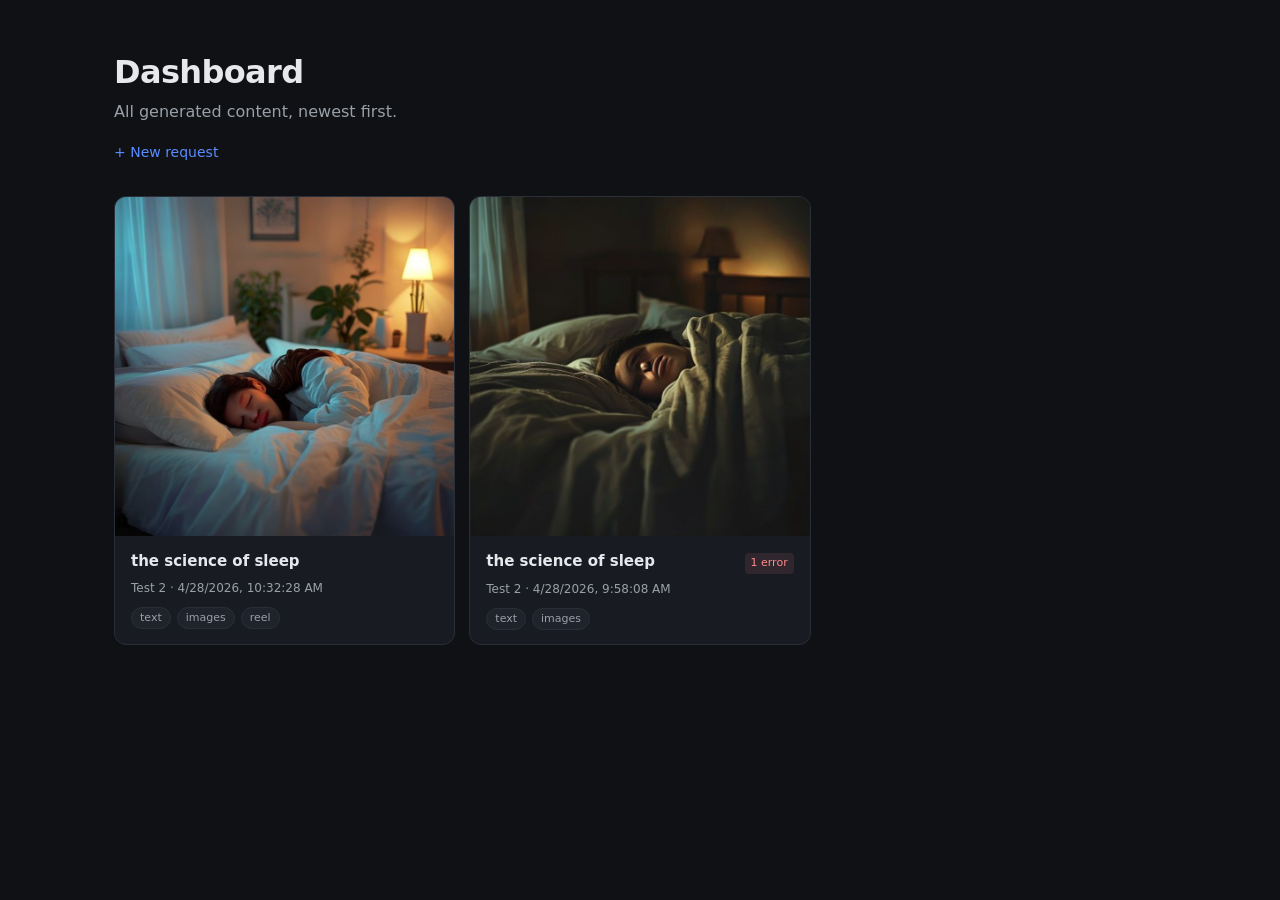
==== docs/dashboard.html @ 13cd7901 "feat: rich dashboard with thumbnails + per-content detail view page" ====
<!doctype html>
<html lang="en">
<head>
<meta charset="utf-8">
<meta name="viewport" content="width=device-width,initial-scale=1">
<title>Content Pipeline — Dashboard</title>
<link rel="stylesheet" href="style.css">
</head>
<body>
<div class="wrap wide">
  <header>
    <h1>Dashboard</h1>
    <p class="sub">All generated content, newest first.</p>
    <nav><a href="index.html">+ New request</a></nav>
  </header>
  <main id="entries">
    <p class="empty">Loading...</p>
  </main>
</div>
<script src="app.js" data-mode="dashboard"></script>
</body>
</html>
---- docs/style.css ----
:root {
  --bg: #0f1115;
  --panel: #181b22;
  --panel-2: #1f232c;
  --border: #2a2e38;
  --text: #e6e8eb;
  --muted: #9aa0a8;
  --accent: #5b8cff;
  --accent-hover: #7aa3ff;
  --err: #ff8a8a;
}

* { box-sizing: border-box; }

body {
  margin: 0;
  font-family: -apple-system, BlinkMacSystemFont, "Segoe UI", system-ui, sans-serif;
  background: var(--bg);
  color: var(--text);
  line-height: 1.5;
}

.wrap {
  max-width: 760px;
  margin: 0 auto;
  padding: 48px 24px;
}
.wrap.wide { max-width: 1100px; }

header h1 {
  margin: 0 0 4px;
  font-weight: 600;
  letter-spacing: -0.02em;
}
header .sub {
  color: var(--muted);
  margin: 0 0 16px;
}
nav a {
  color: var(--accent);
  text-decoration: none;
  font-size: 14px;
}
nav a:hover { color: var(--accent-hover); }

/* ----- Form ----- */
form {
  margin-top: 32px;
  display: flex;
  flex-direction: column;
  gap: 18px;
}
label {
  display: flex;
  flex-direction: column;
  gap: 6px;
  font-size: 14px;
}
label > span { font-weight: 500; }
label small { color: var(--muted); font-size: 12px; }

input[type=text], input:not([type]), select, textarea {
  background: var(--panel);
  color: var(--text);
  border: 1px solid var(--border);
  border-radius: 8px;
  padding: 10px 12px;
  font: inherit;
  font-size: 14px;
}
input:focus, select:focus, textarea:focus {
  outline: none; border-color: var(--accent);
}
fieldset {
  border: 1px solid var(--border);
  border-radius: 8px;
  padding: 12px 16px;
  display: flex; flex-direction: column; gap: 8px;
}
fieldset legend { padding: 0 6px; color: var(--muted); font-size: 13px; }
.check { flex-direction: row; align-items: center; gap: 8px; cursor: pointer; }
.check input { margin: 0; }

button {
  background: var(--accent);
  color: #0a0c12;
  border: 0;
  padding: 12px 16px;
  border-radius: 8px;
  font-size: 15px;
  font-weight: 600;
  cursor: pointer;
}
button:hover { background: var(--accent-hover); }
.hint { color: var(--muted); font-size: 12px; margin: 0; text-align: center; }

main { margin-top: 32px; }

/* ----- Dashboard cards ----- */
.grid {
  display: grid;
  grid-template-columns: repeat(auto-fill, minmax(280px, 1fr));
  gap: 14px;
}
.card {
  display: flex;
  flex-direction: column;
  background: var(--panel);
  border: 1px solid var(--border);
  border-radius: 12px;
  overflow: hidden;
  text-decoration: none;
  color: inherit;
  transition: border-color .15s, transform .15s;
}
.card:hover {
  border-color: var(--accent);
  transform: translateY(-2px);
}
.thumb {
  width: 100%;
  aspect-ratio: 1 / 1;
  object-fit: cover;
  display: block;
  background: var(--panel-2);
}
.thumb-empty {
  display: flex; align-items: center; justify-content: center;
  color: var(--muted);
  font-size: 13px;
}
.card-body { padding: 14px 16px; display: flex; flex-direction: column; gap: 6px; }
.card-head {
  display: flex; justify-content: space-between; align-items: baseline; gap: 8px;
}
.card-head h2 {
  margin: 0;
  font-size: 15px;
  font-weight: 600;
  overflow: hidden;
  text-overflow: ellipsis;
  white-space: nowrap;
}
.card-meta { color: var(--muted); font-size: 12px; }
.card-tags { display: flex; flex-wrap: wrap; gap: 6px; margin-top: 4px; }
.tag {
  background: var(--panel-2);
  border: 1px solid var(--border);
  color: var(--muted);
  border-radius: 999px;
  padding: 2px 8px;
  font-size: 11px;
}
.badge {
  font-size: 11px;
  padding: 2px 6px;
  border-radius: 4px;
}
.badge-err { background: rgba(255,138,138,.1); color: var(--err); }

.empty {
  color: var(--muted);
  text-align: center;
  padding: 40px 0;
}

/* ----- View page ----- */
.vsec {
  background: var(--panel);
  border: 1px solid var(--border);
  border-radius: 12px;
  padding: 20px 22px;
  margin-bottom: 16px;
}
.vsec h2 {
  margin: 0 0 14px;
  font-size: 14px;
  font-weight: 600;
  text-transform: uppercase;
  letter-spacing: 0.05em;
  color: var(--muted);
}

.vplayer { display: flex; flex-direction: column; gap: 8px; }
.vplayer video {
  width: 100%;
  max-height: 70vh;
  background: #000;
  border-radius: 8px;
  display: block;
}
.vplayer-foot {
  display: flex; justify-content: space-between; align-items: center;
  font-size: 13px; color: var(--muted);
}

.vimages {
  display: grid;
  grid-template-columns: repeat(auto-fit, minmax(240px, 1fr));
  gap: 14px;
}
.vimages figure { margin: 0; }
.vimages img {
  width: 100%;
  display: block;
  border-radius: 8px;
  background: var(--panel-2);
}
.vimages figcaption {
  display: flex;
  justify-content: space-between;
  align-items: center;
  font-size: 13px;
  color: var(--muted);
  margin-top: 6px;
}

.vtext { margin-bottom: 12px; }
.vtext:last-child { margin-bottom: 0; }
.vtext-head {
  display: flex;
  justify-content: space-between;
  align-items: center;
  margin-bottom: 6px;
  font-size: 13px;
  color: var(--muted);
}
.vtext-actions { display: flex; gap: 6px; }
.vtext pre {
  background: var(--panel-2);
  border: 1px solid var(--border);
  border-radius: 8px;
  padding: 14px 16px;
  margin: 0;
  white-space: pre-wrap;
  word-wrap: break-word;
  font-family: -apple-system, BlinkMacSystemFont, "Segoe UI", sans-serif;
  font-size: 14px;
  line-height: 1.6;
}
.errblock {
  color: var(--err);
  background: rgba(255,138,138,.05);
  border: 1px solid rgba(255,138,138,.2);
  border-radius: 8px;
  padding: 12px 14px;
  margin: 0;
  font-size: 13px;
  white-space: pre-wrap;
}

.btn {
  background: var(--panel-2);
  color: var(--accent);
  border: 1px solid var(--border);
  border-radius: 6px;
  padding: 6px 12px;
  font-size: 13px;
  text-decoration: none;
  cursor: pointer;
  font-weight: 500;
}
.btn:hover { border-color: var(--accent); }
.btn-sm { padding: 3px 10px; font-size: 12px; }
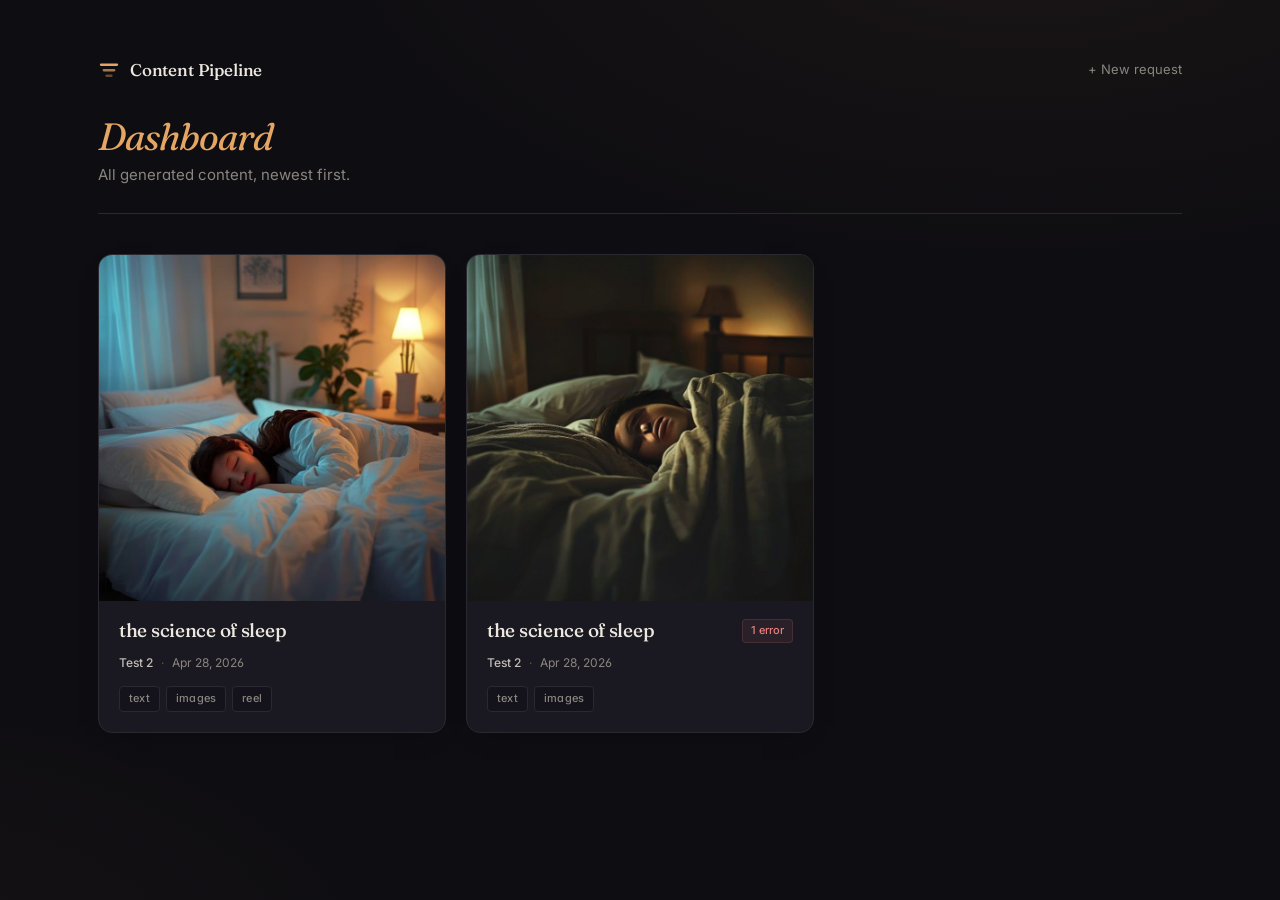
==== commit 60ef3105: "fix: move outputs into docs/ for Pages serving; redesign with serif/amber palette; add per-client fi" ====
--- a/docs/dashboard.html
+++ b/docs/dashboard.html
@@ -8,15 +8,28 @@
 </head>
 <body>
 <div class="wrap wide">
-  <header>
-    <h1>Dashboard</h1>
-    <p class="sub">All generated content, newest first.</p>
-    <nav><a href="index.html">+ New request</a></nav>
+  <header class="page-head">
+    <div class="brand-row">
+      <div class="brand">
+        <svg width="22" height="22" viewBox="0 0 24 24" fill="none">
+          <rect x="2" y="5" width="20" height="2.5" rx="1.25" fill="currentColor"/>
+          <rect x="5" y="11" width="14" height="2.5" rx="1.25" fill="currentColor" opacity="0.7"/>
+          <rect x="8" y="17" width="8" height="2.5" rx="1.25" fill="currentColor" opacity="0.4"/>
+        </svg>
+        Content Pipeline
+      </div>
+      <nav>
+        <a href="index.html">+ New request</a>
+      </nav>
+    </div>
+    <h1 id="dash-title"><em>Dashboard</em></h1>
+    <p class="sub" id="dash-sub">All generated content, newest first.</p>
+    <div id="filter-pill"></div>
   </header>
   <main id="entries">
-    <p class="empty">Loading...</p>
+    <p class="empty">Loading…</p>
   </main>
 </div>
-<script src="app.js" data-mode="dashboard"></script>
+<script src="app.js"></script>
 </body>
 </html>
--- a/docs/style.css
+++ b/docs/style.css
@@ -1,122 +1,260 @@
+/* =============================================================
+   Content Pipeline — design system
+   Palette: warm near-black + amber accent + serif/sans pairing
+   ============================================================= */
+
+@import url('https://fonts.googleapis.com/css2?family=Fraunces:opsz,wght@9..144,400;9..144,500;9..144,600&family=Inter:wght@400;500;600;700&display=swap');
+
 :root {
-  --bg: #0f1115;
-  --panel: #181b22;
-  --panel-2: #1f232c;
-  --border: #2a2e38;
-  --text: #e6e8eb;
-  --muted: #9aa0a8;
-  --accent: #5b8cff;
-  --accent-hover: #7aa3ff;
-  --err: #ff8a8a;
+  --bg: #0e0d11;
+  --bg-2: #14121a;
+  --panel: #1a1820;
+  --panel-2: #221f29;
+  --border: #2c2832;
+  --border-strong: #3a3540;
+  --text: #ece8e0;
+  --text-soft: #c4beb6;
+  --muted: #8a857f;
+  --muted-dim: #5d5a55;
+  --accent: #e5a663;
+  --accent-hi: #f4bd7c;
+  --accent-soft: rgba(229, 166, 99, 0.12);
+  --err: #e88080;
+  --err-soft: rgba(232, 128, 128, 0.08);
+
+  --serif: "Fraunces", "Iowan Old Style", Georgia, serif;
+  --sans: "Inter", -apple-system, BlinkMacSystemFont, "Segoe UI", system-ui, sans-serif;
+
+  --radius: 14px;
+  --radius-sm: 8px;
+  --shadow: 0 1px 0 rgba(255,255,255,0.03) inset, 0 8px 24px -16px rgba(0,0,0,0.6);
 }
 
 * { box-sizing: border-box; }
 
-body {
-  margin: 0;
-  font-family: -apple-system, BlinkMacSystemFont, "Segoe UI", system-ui, sans-serif;
+html, body {
   background: var(--bg);
   color: var(--text);
-  line-height: 1.5;
-}
+}
+
+body {
+  margin: 0;
+  font-family: var(--sans);
+  font-size: 15px;
+  line-height: 1.6;
+  font-feature-settings: "ss01", "cv11";
+  -webkit-font-smoothing: antialiased;
+  background:
+    radial-gradient(1200px 600px at 80% -10%, rgba(229,166,99,0.06), transparent 60%),
+    radial-gradient(900px 500px at -10% 110%, rgba(229,166,99,0.04), transparent 60%),
+    var(--bg);
+  background-attachment: fixed;
+  min-height: 100vh;
+}
+
+a { color: var(--accent); text-decoration: none; }
+a:hover { color: var(--accent-hi); }
 
 .wrap {
-  max-width: 760px;
+  max-width: 720px;
   margin: 0 auto;
-  padding: 48px 24px;
-}
-.wrap.wide { max-width: 1100px; }
-
-header h1 {
-  margin: 0 0 4px;
+  padding: 56px 28px 80px;
+}
+.wrap.wide { max-width: 1140px; }
+
+/* ----- brand header ----- */
+.brand {
+  display: flex;
+  align-items: center;
+  gap: 10px;
+  font-family: var(--serif);
+  font-weight: 500;
+  font-size: 17px;
+  letter-spacing: -0.01em;
+  color: var(--text);
+}
+.brand svg {
+  color: var(--accent);
+  flex-shrink: 0;
+}
+.brand em {
+  color: var(--muted);
+  font-style: italic;
+  font-weight: 400;
+}
+
+header.page-head {
+  margin-bottom: 40px;
+  padding-bottom: 20px;
+  border-bottom: 1px solid var(--border);
+  display: flex;
+  flex-direction: column;
+  gap: 6px;
+}
+header.page-head .brand-row {
+  display: flex;
+  justify-content: space-between;
+  align-items: center;
+  margin-bottom: 28px;
+}
+header.page-head .brand-row nav {
+  display: flex;
+  gap: 18px;
+  font-size: 13px;
+}
+header.page-head .brand-row nav a {
+  color: var(--muted);
+}
+header.page-head .brand-row nav a:hover { color: var(--text); }
+
+header.page-head h1 {
+  font-family: var(--serif);
+  font-weight: 500;
+  font-size: 38px;
+  line-height: 1.05;
+  letter-spacing: -0.025em;
+  margin: 0;
+  color: var(--text);
+}
+header.page-head h1 em {
+  font-style: italic;
+  color: var(--accent);
+  font-weight: 400;
+}
+header.page-head .sub {
+  color: var(--muted);
+  margin: 0;
+  font-size: 15px;
+}
+header.page-head .filter-pill {
+  display: inline-flex;
+  align-items: center;
+  gap: 6px;
+  margin-top: 8px;
+  padding: 4px 12px;
+  font-size: 12px;
+  background: var(--accent-soft);
+  color: var(--accent);
+  border-radius: 999px;
+  width: fit-content;
+}
+header.page-head .filter-pill a {
+  color: var(--muted);
+  font-size: 11px;
+}
+
+/* ----- form ----- */
+form {
+  display: flex;
+  flex-direction: column;
+  gap: 22px;
+}
+
+label {
+  display: flex;
+  flex-direction: column;
+  gap: 8px;
+  font-size: 13px;
+  letter-spacing: 0.01em;
+}
+label > span {
   font-weight: 600;
-  letter-spacing: -0.02em;
-}
-header .sub {
-  color: var(--muted);
-  margin: 0 0 16px;
-}
-nav a {
-  color: var(--accent);
-  text-decoration: none;
-  font-size: 14px;
-}
-nav a:hover { color: var(--accent-hover); }
-
-/* ----- Form ----- */
-form {
-  margin-top: 32px;
-  display: flex;
-  flex-direction: column;
-  gap: 18px;
-}
-label {
-  display: flex;
-  flex-direction: column;
-  gap: 6px;
-  font-size: 14px;
-}
-label > span { font-weight: 500; }
-label small { color: var(--muted); font-size: 12px; }
+  color: var(--text-soft);
+  text-transform: uppercase;
+  font-size: 11px;
+  letter-spacing: 0.08em;
+}
+label small { color: var(--muted); font-size: 12px; line-height: 1.5; }
 
 input[type=text], input:not([type]), select, textarea {
   background: var(--panel);
   color: var(--text);
   border: 1px solid var(--border);
-  border-radius: 8px;
-  padding: 10px 12px;
+  border-radius: var(--radius-sm);
+  padding: 12px 14px;
   font: inherit;
   font-size: 14px;
-}
+  transition: border-color .15s, background .15s;
+}
+input::placeholder, textarea::placeholder { color: var(--muted-dim); }
 input:focus, select:focus, textarea:focus {
-  outline: none; border-color: var(--accent);
-}
+  outline: none;
+  border-color: var(--accent);
+  background: var(--panel-2);
+}
+
 fieldset {
   border: 1px solid var(--border);
-  border-radius: 8px;
-  padding: 12px 16px;
-  display: flex; flex-direction: column; gap: 8px;
-}
-fieldset legend { padding: 0 6px; color: var(--muted); font-size: 13px; }
-.check { flex-direction: row; align-items: center; gap: 8px; cursor: pointer; }
-.check input { margin: 0; }
+  border-radius: var(--radius-sm);
+  padding: 14px 18px;
+  display: flex;
+  flex-direction: column;
+  gap: 10px;
+  margin: 0;
+}
+fieldset legend {
+  padding: 0 8px;
+  color: var(--text-soft);
+  font-size: 11px;
+  text-transform: uppercase;
+  letter-spacing: 0.08em;
+  font-weight: 600;
+}
+.check {
+  flex-direction: row;
+  align-items: center;
+  gap: 10px;
+  cursor: pointer;
+  text-transform: none;
+}
+.check span { text-transform: none; font-weight: 400; color: var(--text); font-size: 14px; letter-spacing: 0; }
+.check input { margin: 0; accent-color: var(--accent); width: 16px; height: 16px; }
 
 button {
   background: var(--accent);
-  color: #0a0c12;
+  color: #1a120a;
   border: 0;
-  padding: 12px 16px;
-  border-radius: 8px;
-  font-size: 15px;
+  padding: 14px 18px;
+  border-radius: var(--radius-sm);
+  font-family: var(--sans);
+  font-size: 14px;
   font-weight: 600;
+  letter-spacing: 0.01em;
   cursor: pointer;
-}
-button:hover { background: var(--accent-hover); }
-.hint { color: var(--muted); font-size: 12px; margin: 0; text-align: center; }
-
-main { margin-top: 32px; }
-
-/* ----- Dashboard cards ----- */
+  transition: background .15s, transform .05s;
+}
+button:hover { background: var(--accent-hi); }
+button:active { transform: translateY(1px); }
+
+.hint { color: var(--muted); font-size: 12px; margin: 0; text-align: center; font-style: italic; }
+
+main { margin-top: 8px; }
+
+/* ----- dashboard cards ----- */
 .grid {
   display: grid;
-  grid-template-columns: repeat(auto-fill, minmax(280px, 1fr));
-  gap: 14px;
-}
+  grid-template-columns: repeat(auto-fill, minmax(290px, 1fr));
+  gap: 20px;
+}
+
 .card {
   display: flex;
   flex-direction: column;
   background: var(--panel);
   border: 1px solid var(--border);
-  border-radius: 12px;
+  border-radius: var(--radius);
   overflow: hidden;
   text-decoration: none;
   color: inherit;
-  transition: border-color .15s, transform .15s;
+  box-shadow: var(--shadow);
+  transition: border-color .2s, transform .2s, box-shadow .2s;
 }
 .card:hover {
-  border-color: var(--accent);
-  transform: translateY(-2px);
-}
+  border-color: var(--border-strong);
+  transform: translateY(-3px);
+  box-shadow: 0 1px 0 rgba(255,255,255,0.05) inset, 0 16px 36px -20px rgba(0,0,0,0.7);
+}
+
 .thumb {
   width: 100%;
   aspect-ratio: 1 / 1;
@@ -126,67 +264,104 @@
 }
 .thumb-empty {
   display: flex; align-items: center; justify-content: center;
-  color: var(--muted);
+  color: var(--muted-dim);
   font-size: 13px;
-}
-.card-body { padding: 14px 16px; display: flex; flex-direction: column; gap: 6px; }
+  font-family: var(--serif);
+  font-style: italic;
+}
+
+.card-body {
+  padding: 18px 20px 20px;
+  display: flex;
+  flex-direction: column;
+  gap: 10px;
+}
 .card-head {
-  display: flex; justify-content: space-between; align-items: baseline; gap: 8px;
+  display: flex; justify-content: space-between; align-items: flex-start; gap: 10px;
 }
 .card-head h2 {
   margin: 0;
-  font-size: 15px;
-  font-weight: 600;
+  font-family: var(--serif);
+  font-size: 19px;
+  font-weight: 500;
+  line-height: 1.25;
+  letter-spacing: -0.015em;
+  color: var(--text);
   overflow: hidden;
-  text-overflow: ellipsis;
-  white-space: nowrap;
-}
-.card-meta { color: var(--muted); font-size: 12px; }
+  display: -webkit-box;
+  -webkit-line-clamp: 2;
+  -webkit-box-orient: vertical;
+}
+
+.card-meta {
+  color: var(--muted);
+  font-size: 12px;
+  display: flex;
+  gap: 8px;
+  flex-wrap: wrap;
+}
+.card-meta .client {
+  color: var(--text-soft);
+  font-weight: 500;
+}
+.card-meta .dot { color: var(--muted-dim); }
+
 .card-tags { display: flex; flex-wrap: wrap; gap: 6px; margin-top: 4px; }
 .tag {
-  background: var(--panel-2);
-  border: 1px solid var(--border);
-  color: var(--muted);
-  border-radius: 999px;
+  background: var(--bg-2);
+  border: 1px solid var(--border);
+  color: var(--muted);
+  border-radius: 4px;
+  padding: 3px 9px;
+  font-size: 11px;
+  font-weight: 500;
+  letter-spacing: 0.02em;
+  text-transform: lowercase;
+}
+.badge {
+  font-size: 11px;
   padding: 2px 8px;
-  font-size: 11px;
-}
-.badge {
-  font-size: 11px;
-  padding: 2px 6px;
   border-radius: 4px;
-}
-.badge-err { background: rgba(255,138,138,.1); color: var(--err); }
+  font-weight: 500;
+  flex-shrink: 0;
+  white-space: nowrap;
+}
+.badge-err { background: var(--err-soft); color: var(--err); border: 1px solid rgba(232,128,128,0.15); }
 
 .empty {
   color: var(--muted);
   text-align: center;
-  padding: 40px 0;
-}
-
-/* ----- View page ----- */
+  padding: 80px 20px;
+  font-family: var(--serif);
+  font-style: italic;
+  font-size: 15px;
+}
+
+/* ----- view (detail) page ----- */
 .vsec {
   background: var(--panel);
   border: 1px solid var(--border);
-  border-radius: 12px;
-  padding: 20px 22px;
-  margin-bottom: 16px;
+  border-radius: var(--radius);
+  padding: 26px 28px;
+  margin-bottom: 18px;
+  box-shadow: var(--shadow);
 }
 .vsec h2 {
-  margin: 0 0 14px;
-  font-size: 14px;
+  margin: 0 0 18px;
+  font-family: var(--sans);
+  font-size: 11px;
   font-weight: 600;
   text-transform: uppercase;
-  letter-spacing: 0.05em;
-  color: var(--muted);
-}
-
-.vplayer { display: flex; flex-direction: column; gap: 8px; }
+  letter-spacing: 0.12em;
+  color: var(--muted);
+}
+
+.vplayer { display: flex; flex-direction: column; gap: 10px; }
 .vplayer video {
   width: 100%;
   max-height: 70vh;
   background: #000;
-  border-radius: 8px;
+  border-radius: var(--radius-sm);
   display: block;
 }
 .vplayer-foot {
@@ -196,69 +371,81 @@
 
 .vimages {
   display: grid;
-  grid-template-columns: repeat(auto-fit, minmax(240px, 1fr));
-  gap: 14px;
+  grid-template-columns: repeat(auto-fit, minmax(260px, 1fr));
+  gap: 16px;
 }
 .vimages figure { margin: 0; }
 .vimages img {
   width: 100%;
   display: block;
-  border-radius: 8px;
+  border-radius: var(--radius-sm);
   background: var(--panel-2);
+  border: 1px solid var(--border);
 }
 .vimages figcaption {
   display: flex;
   justify-content: space-between;
   align-items: center;
-  font-size: 13px;
-  color: var(--muted);
-  margin-top: 6px;
-}
-
-.vtext { margin-bottom: 12px; }
+  font-size: 12px;
+  color: var(--muted);
+  margin-top: 8px;
+  text-transform: lowercase;
+  letter-spacing: 0.02em;
+}
+
+.vtext { margin-bottom: 14px; }
 .vtext:last-child { margin-bottom: 0; }
 .vtext-head {
   display: flex;
   justify-content: space-between;
   align-items: center;
-  margin-bottom: 6px;
-  font-size: 13px;
-  color: var(--muted);
+  margin-bottom: 8px;
+  font-size: 11px;
+  color: var(--muted);
+  text-transform: uppercase;
+  letter-spacing: 0.1em;
+  font-weight: 600;
 }
 .vtext-actions { display: flex; gap: 6px; }
 .vtext pre {
-  background: var(--panel-2);
-  border: 1px solid var(--border);
-  border-radius: 8px;
-  padding: 14px 16px;
+  background: var(--bg-2);
+  border: 1px solid var(--border);
+  border-radius: var(--radius-sm);
+  padding: 18px 20px;
   margin: 0;
   white-space: pre-wrap;
   word-wrap: break-word;
-  font-family: -apple-system, BlinkMacSystemFont, "Segoe UI", sans-serif;
-  font-size: 14px;
-  line-height: 1.6;
+  font-family: var(--serif);
+  font-weight: 400;
+  font-size: 16px;
+  line-height: 1.65;
+  color: var(--text-soft);
 }
 .errblock {
   color: var(--err);
-  background: rgba(255,138,138,.05);
-  border: 1px solid rgba(255,138,138,.2);
-  border-radius: 8px;
-  padding: 12px 14px;
+  background: var(--err-soft);
+  border: 1px solid rgba(232,128,128,0.2);
+  border-radius: var(--radius-sm);
+  padding: 14px 16px;
   margin: 0;
   font-size: 13px;
+  font-family: ui-monospace, "SF Mono", Menlo, monospace;
   white-space: pre-wrap;
 }
 
 .btn {
-  background: var(--panel-2);
+  background: transparent;
   color: var(--accent);
-  border: 1px solid var(--border);
+  border: 1px solid var(--border-strong);
   border-radius: 6px;
   padding: 6px 12px;
-  font-size: 13px;
+  font-family: var(--sans);
+  font-size: 12px;
+  font-weight: 500;
   text-decoration: none;
   cursor: pointer;
-  font-weight: 500;
-}
-.btn:hover { border-color: var(--accent); }
-.btn-sm { padding: 3px 10px; font-size: 12px; }
+  letter-spacing: 0.02em;
+  transition: border-color .15s, background .15s;
+}
+.btn:hover { border-color: var(--accent); background: var(--accent-soft); color: var(--accent-hi); }
+.btn-sm { padding: 4px 10px; font-size: 11px; }
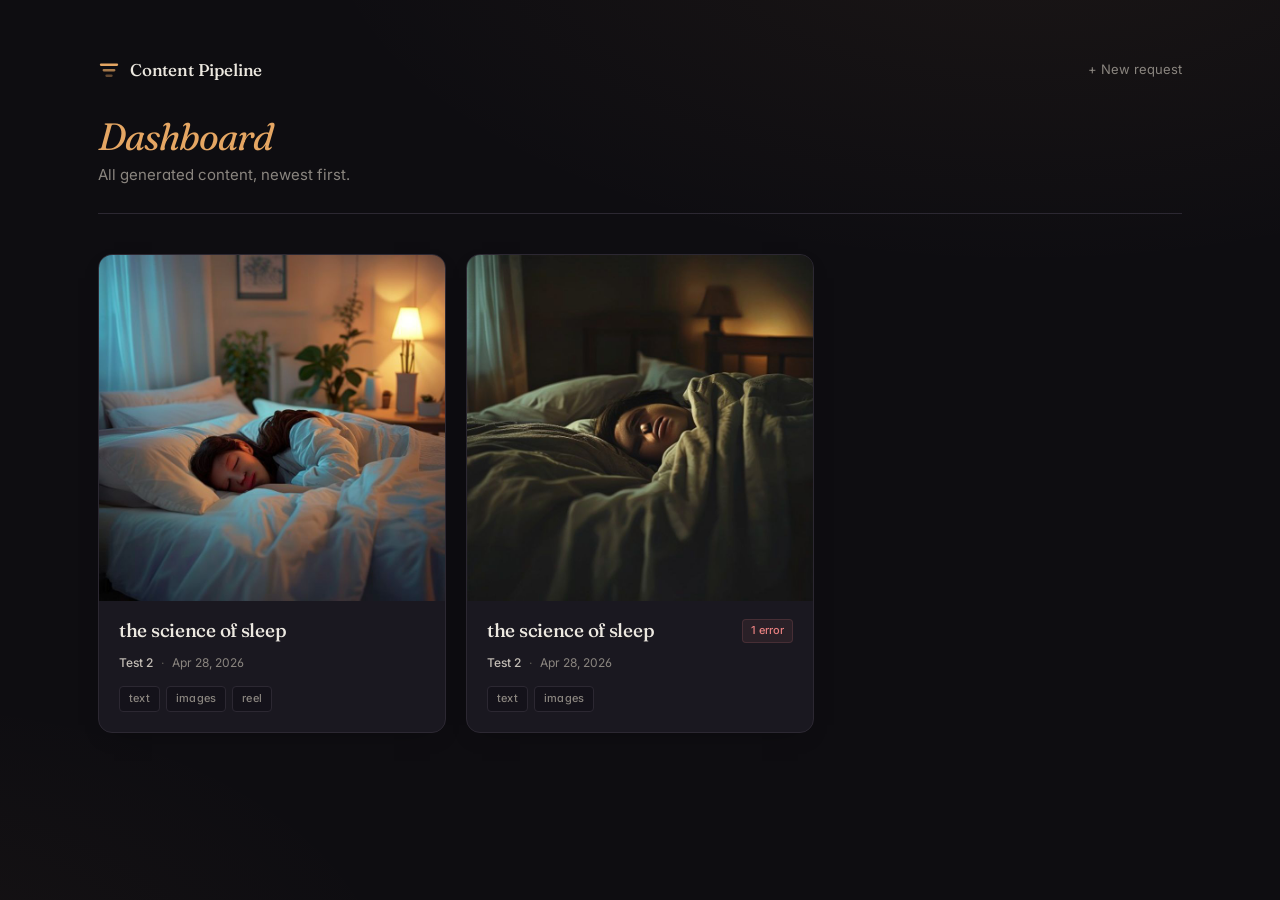
==== commit 885f691b: "chore: cache-bust asset versions" ====
--- a/docs/dashboard.html
+++ b/docs/dashboard.html
@@ -4,7 +4,7 @@
 <meta charset="utf-8">
 <meta name="viewport" content="width=device-width,initial-scale=1">
 <title>Content Pipeline — Dashboard</title>
-<link rel="stylesheet" href="style.css">
+<link rel="stylesheet" href="style.css?v=2">
 </head>
 <body>
 <div class="wrap wide">
@@ -30,6 +30,6 @@
     <p class="empty">Loading…</p>
   </main>
 </div>
-<script src="app.js"></script>
+<script src="app.js?v=2"></script>
 </body>
 </html>
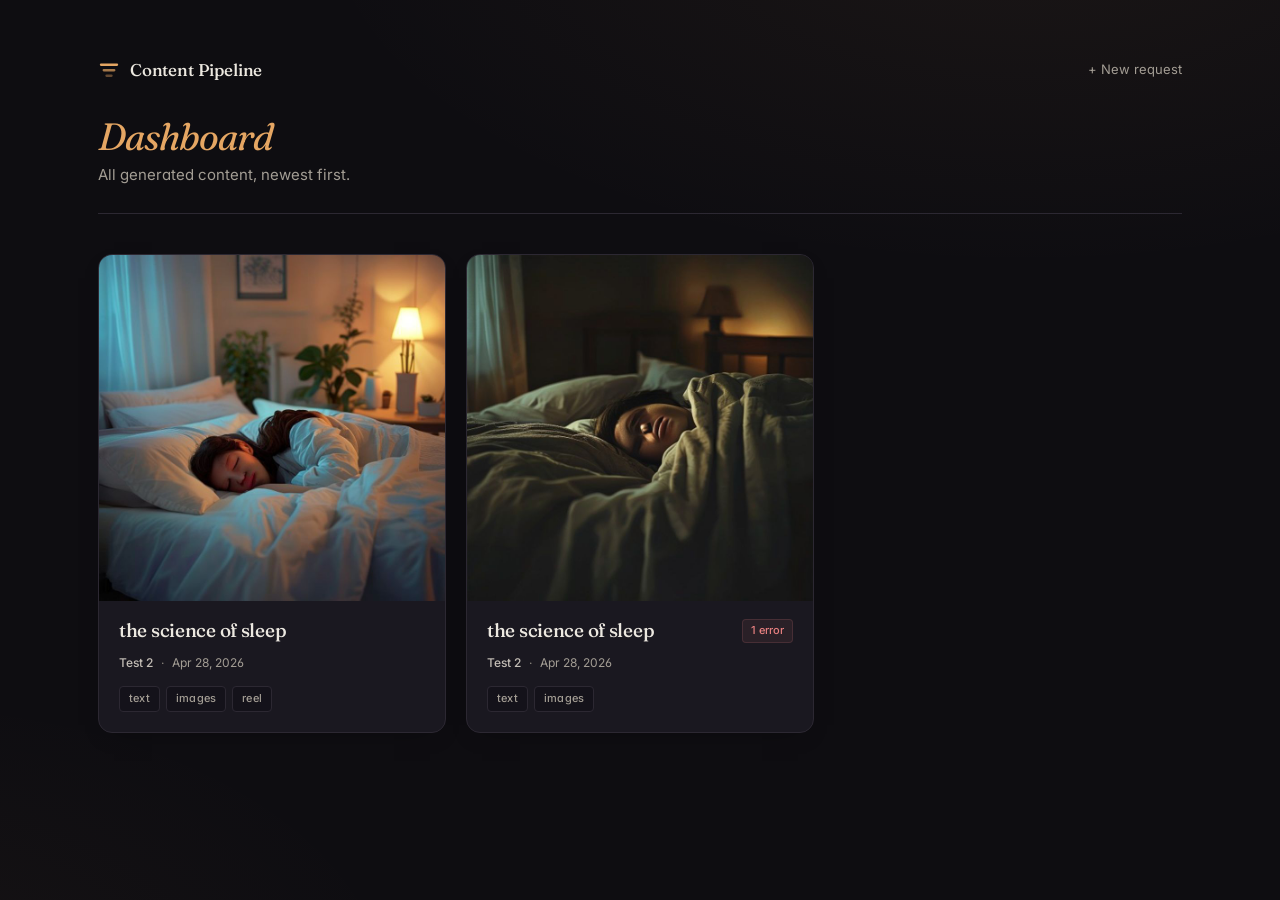
==== commit 9894123f: "fix(a11y): bump muted text contrast to pass WCAG AA (4.94-7.2:1)" ====
--- a/docs/dashboard.html
+++ b/docs/dashboard.html
@@ -4,7 +4,7 @@
 <meta charset="utf-8">
 <meta name="viewport" content="width=device-width,initial-scale=1">
 <title>Content Pipeline — Dashboard</title>
-<link rel="stylesheet" href="style.css?v=2">
+<link rel="stylesheet" href="style.css?v=3">
 </head>
 <body>
 <div class="wrap wide">
@@ -30,6 +30,6 @@
     <p class="empty">Loading…</p>
   </main>
 </div>
-<script src="app.js?v=2"></script>
+<script src="app.js?v=3"></script>
 </body>
 </html>
--- a/docs/style.css
+++ b/docs/style.css
@@ -14,8 +14,8 @@
   --border-strong: #3a3540;
   --text: #ece8e0;
   --text-soft: #c4beb6;
-  --muted: #8a857f;
-  --muted-dim: #5d5a55;
+  --muted: #a39d94;
+  --muted-dim: #8d877f;
   --accent: #e5a663;
   --accent-hi: #f4bd7c;
   --accent-soft: rgba(229, 166, 99, 0.12);
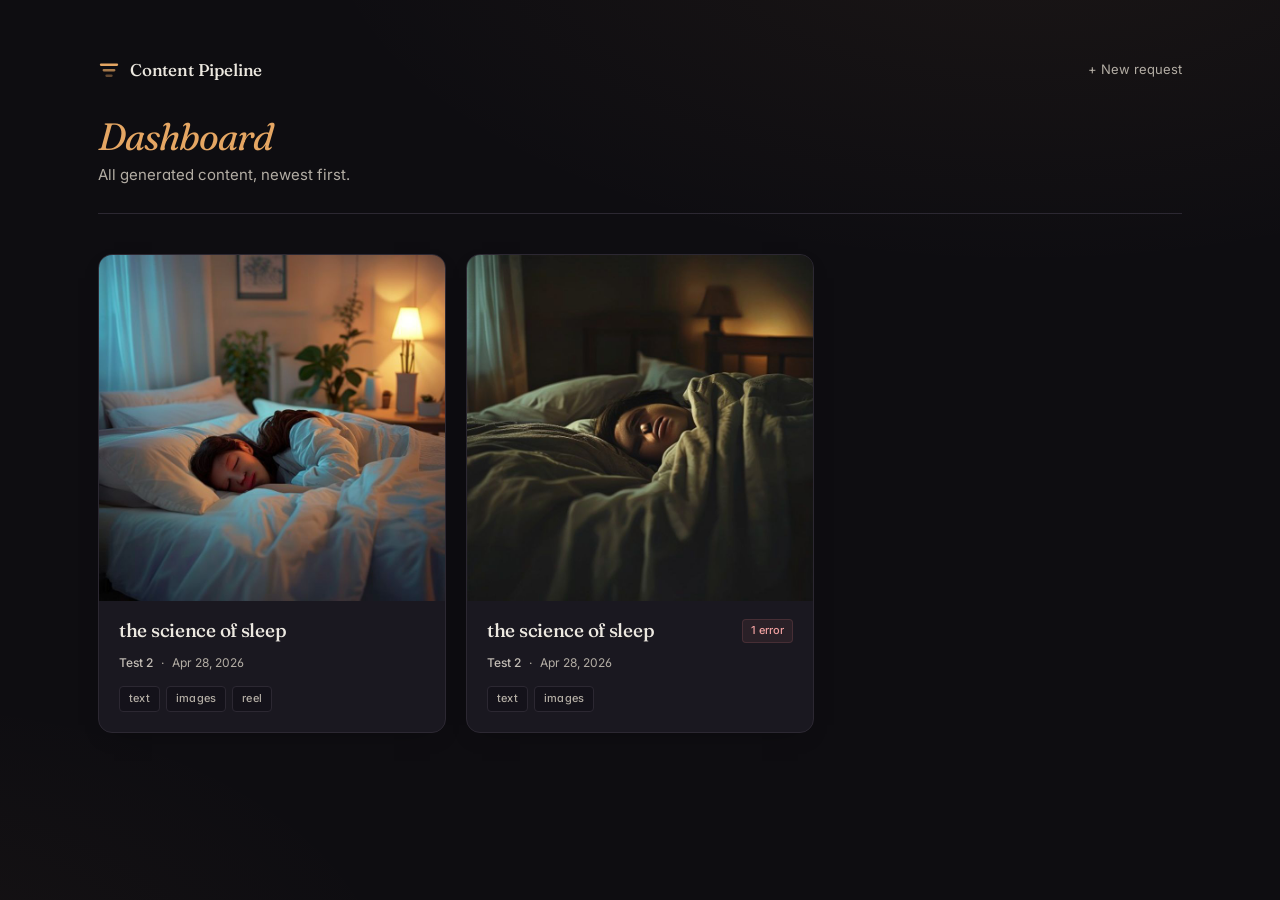
==== commit a9795fab: "fix(a11y): all text now passes WCAG AAA (>=7:1)" ====
--- a/docs/dashboard.html
+++ b/docs/dashboard.html
@@ -4,7 +4,7 @@
 <meta charset="utf-8">
 <meta name="viewport" content="width=device-width,initial-scale=1">
 <title>Content Pipeline — Dashboard</title>
-<link rel="stylesheet" href="style.css?v=3">
+<link rel="stylesheet" href="style.css?v=4">
 </head>
 <body>
 <div class="wrap wide">
@@ -30,6 +30,6 @@
     <p class="empty">Loading…</p>
   </main>
 </div>
-<script src="app.js?v=3"></script>
+<script src="app.js?v=4"></script>
 </body>
 </html>
--- a/docs/style.css
+++ b/docs/style.css
@@ -14,12 +14,12 @@
   --border-strong: #3a3540;
   --text: #ece8e0;
   --text-soft: #c4beb6;
-  --muted: #a39d94;
-  --muted-dim: #8d877f;
+  --muted: #b3ada4;
+  --muted-dim: #b3ada4;
   --accent: #e5a663;
   --accent-hi: #f4bd7c;
   --accent-soft: rgba(229, 166, 99, 0.12);
-  --err: #e88080;
+  --err: #f0a0a0;
   --err-soft: rgba(232, 128, 128, 0.08);
 
   --serif: "Fraunces", "Iowan Old Style", Georgia, serif;
@@ -176,7 +176,7 @@
   font-size: 14px;
   transition: border-color .15s, background .15s;
 }
-input::placeholder, textarea::placeholder { color: var(--muted-dim); }
+input::placeholder, textarea::placeholder { color: var(--muted-dim); font-style: italic; }
 input:focus, select:focus, textarea:focus {
   outline: none;
   border-color: var(--accent);
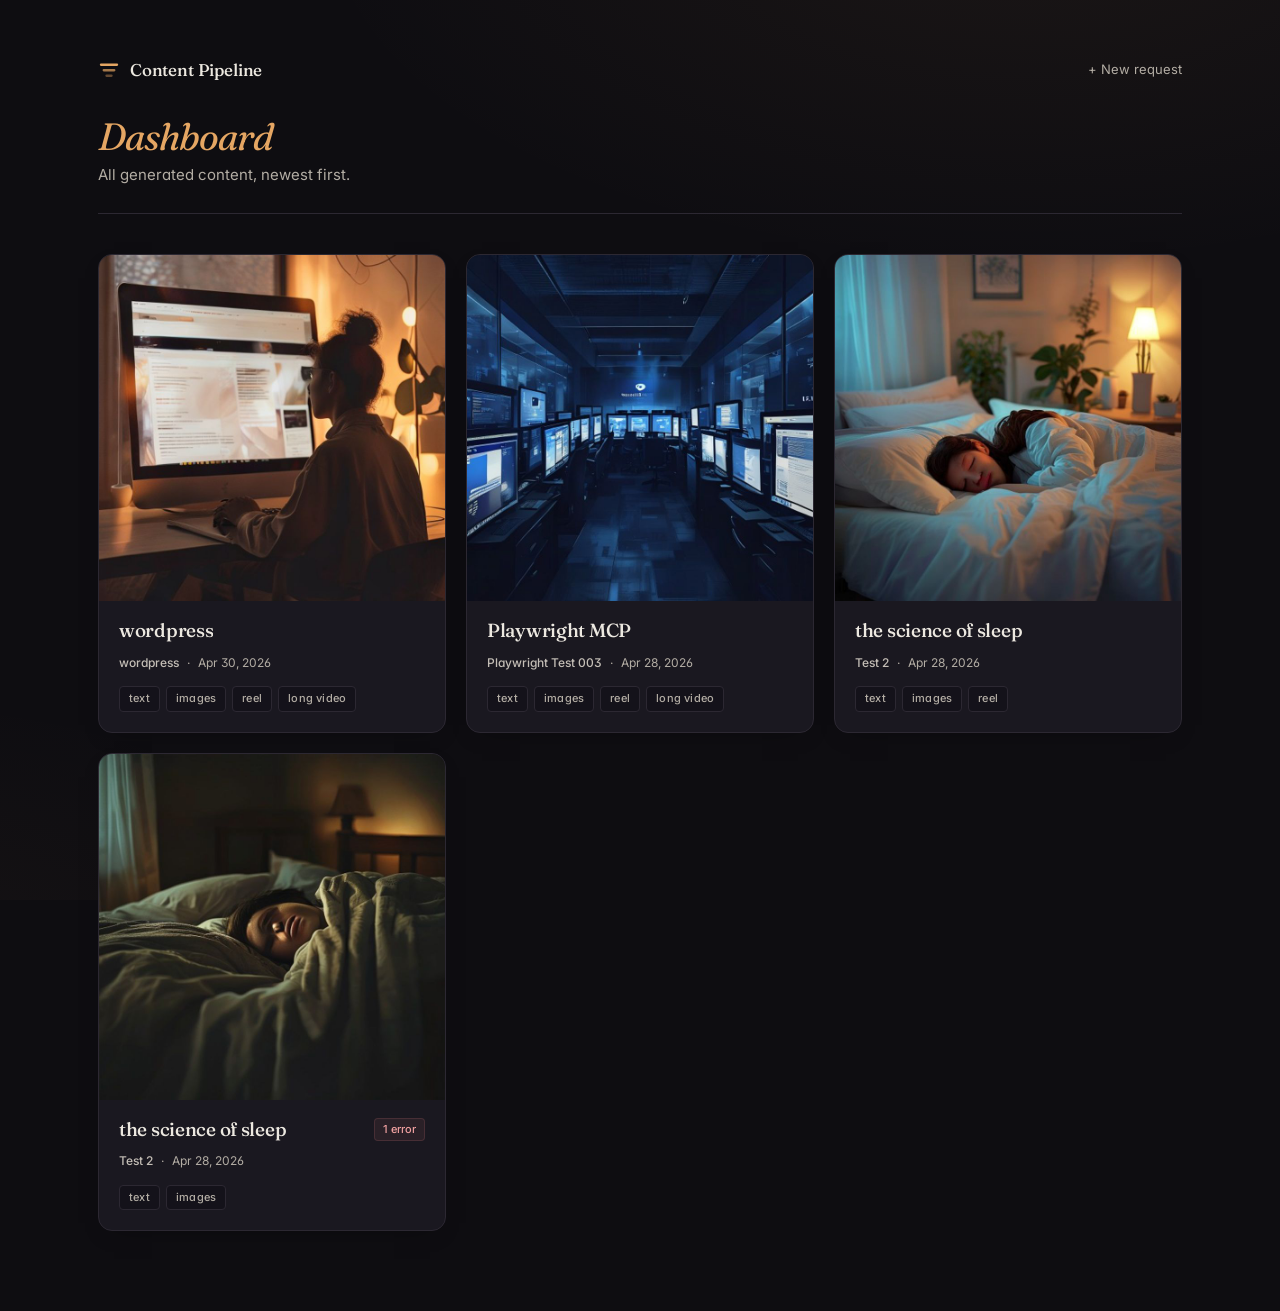
==== commit c966fb9c: "feat: source URL + richer brief — fetch page content via trafilatura, surface in prompt and artifact" ====
--- a/docs/dashboard.html
+++ b/docs/dashboard.html
@@ -4,7 +4,7 @@
 <meta charset="utf-8">
 <meta name="viewport" content="width=device-width,initial-scale=1">
 <title>Content Pipeline — Dashboard</title>
-<link rel="stylesheet" href="style.css?v=4">
+<link rel="stylesheet" href="style.css?v=5">
 </head>
 <body>
 <div class="wrap wide">
@@ -30,6 +30,6 @@
     <p class="empty">Loading…</p>
   </main>
 </div>
-<script src="app.js?v=4"></script>
+<script src="app.js?v=5"></script>
 </body>
 </html>
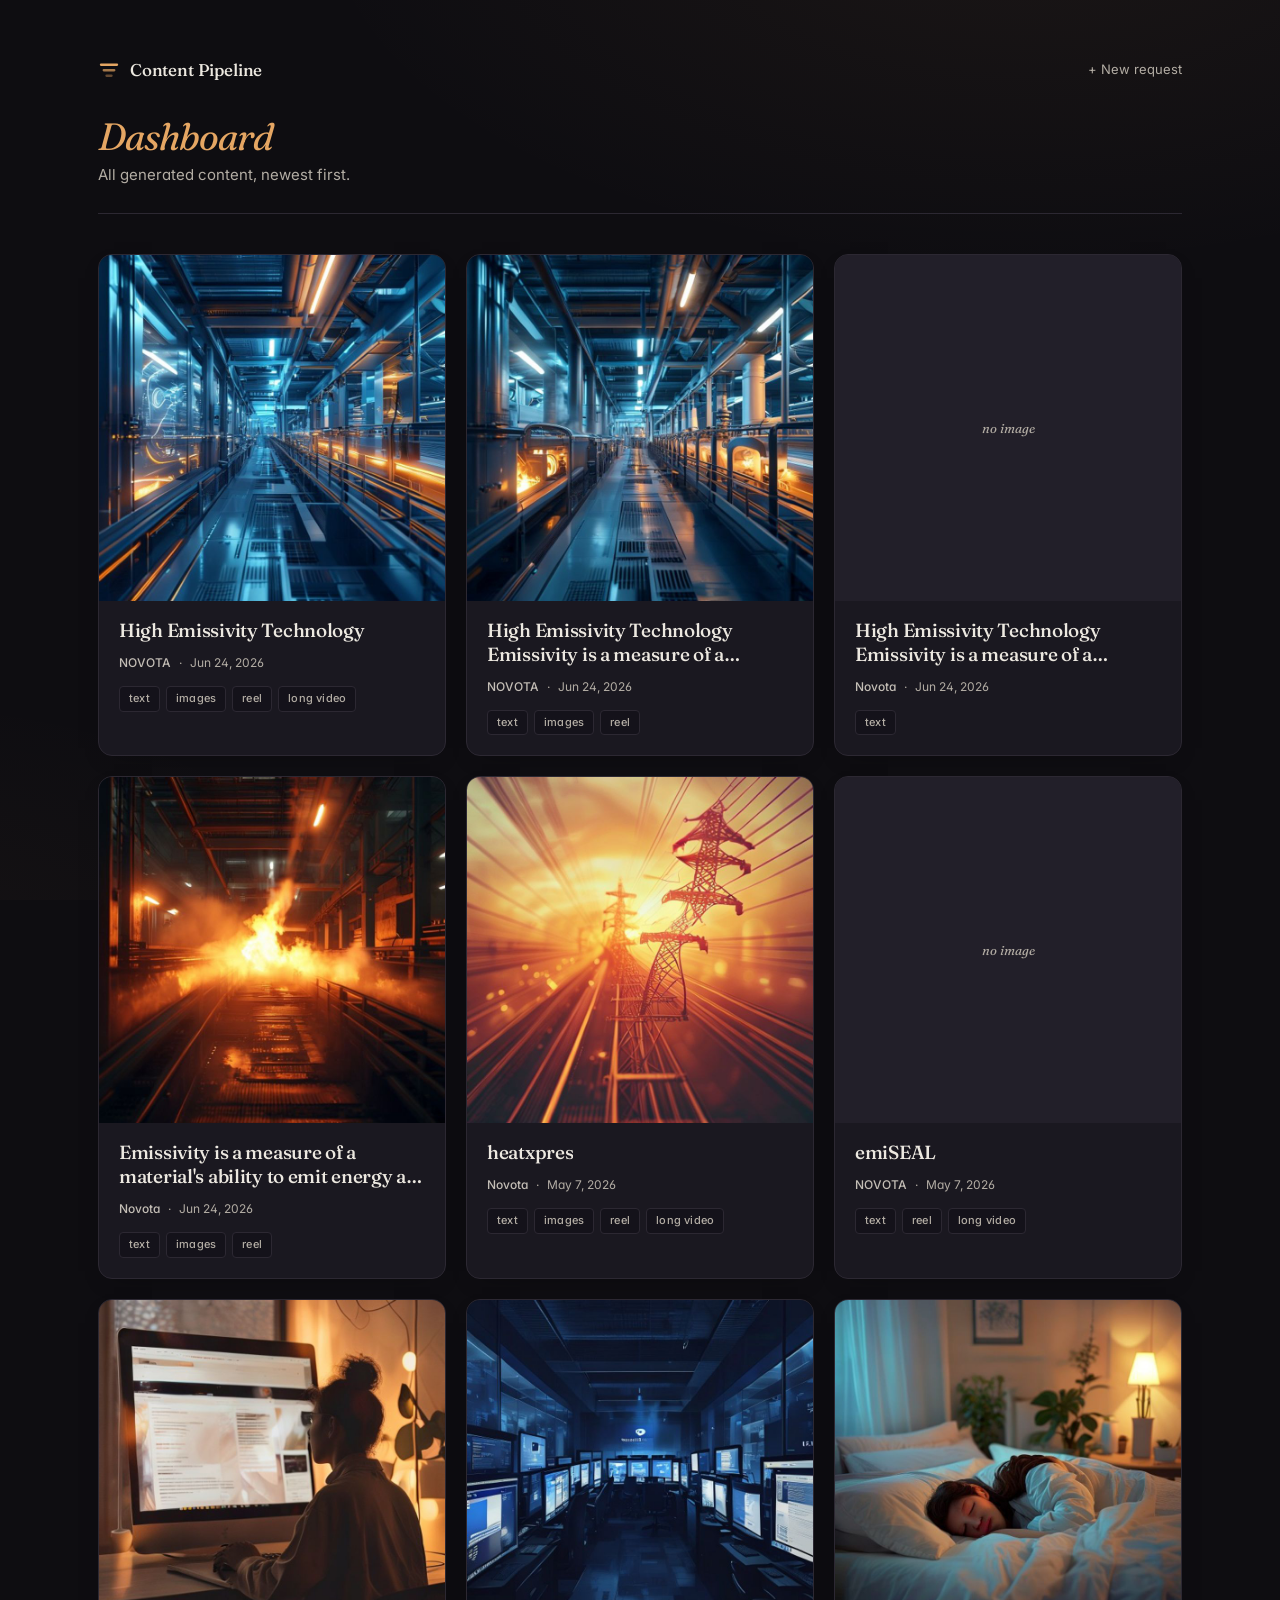
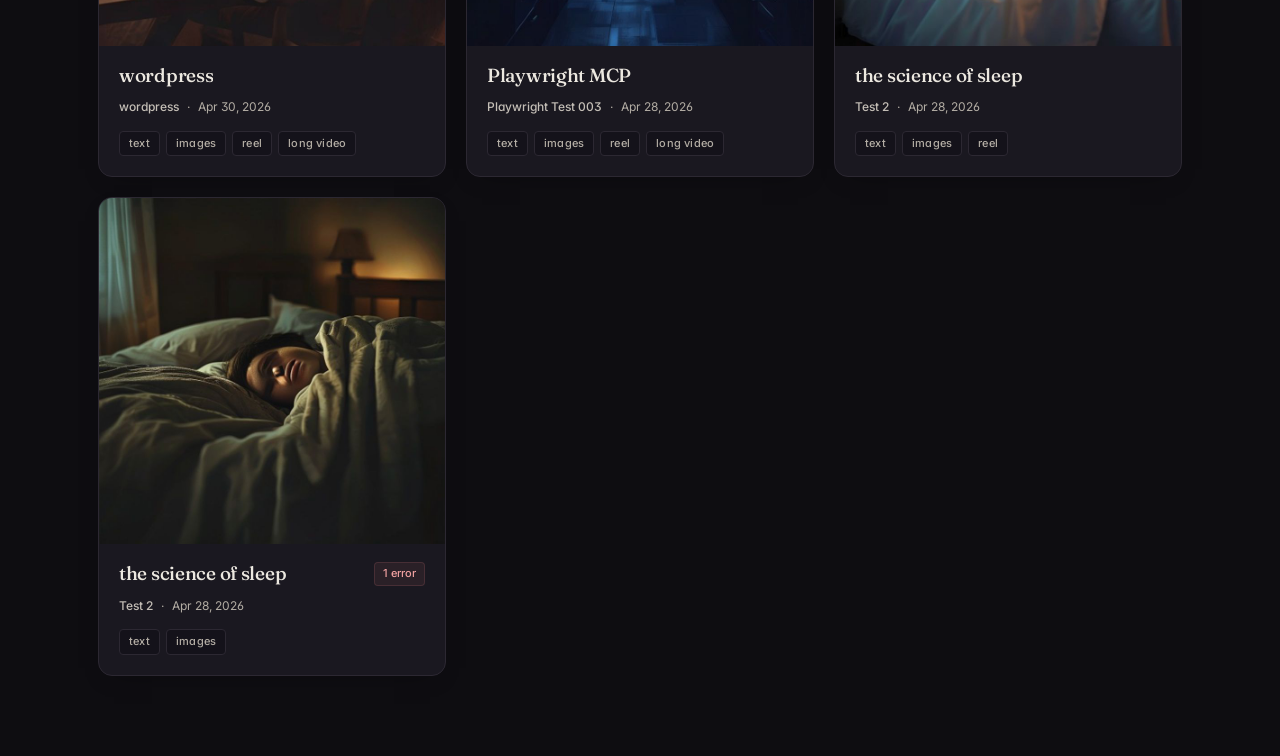
==== commit bf728432: "feat(web): dashboard skeleton + failed cards for in-progress requests Dashboard queries the public G" ====
--- a/docs/dashboard.html
+++ b/docs/dashboard.html
@@ -4,7 +4,7 @@
 <meta charset="utf-8">
 <meta name="viewport" content="width=device-width,initial-scale=1">
 <title>Content Pipeline — Dashboard</title>
-<link rel="stylesheet" href="style.css?v=5">
+<link rel="stylesheet" href="style.css?v=8">
 </head>
 <body>
 <div class="wrap wide">
@@ -26,10 +26,11 @@
     <p class="sub" id="dash-sub">All generated content, newest first.</p>
     <div id="filter-pill"></div>
   </header>
+  <div id="in-progress"></div>
   <main id="entries">
     <p class="empty">Loading…</p>
   </main>
 </div>
-<script src="app.js?v=5"></script>
+<script src="app.js?v=8"></script>
 </body>
 </html>
--- a/docs/style.css
+++ b/docs/style.css
@@ -449,3 +449,151 @@
 }
 .btn:hover { border-color: var(--accent); background: var(--accent-soft); color: var(--accent-hi); }
 .btn-sm { padding: 4px 10px; font-size: 11px; }
+
+/* ----- help button (nav) ----- */
+.help-link {
+  display: inline-flex;
+  align-items: center;
+  gap: 5px;
+  background: transparent;
+  color: var(--muted);
+  border: 1px solid var(--border);
+  border-radius: 999px;
+  padding: 5px 12px;
+  font-family: var(--sans);
+  font-size: 13px;
+  font-weight: 500;
+  letter-spacing: 0;
+  cursor: pointer;
+  transition: border-color .15s, background .15s, color .15s;
+}
+.help-link svg { flex-shrink: 0; }
+.help-link:hover { background: var(--accent-soft); border-color: var(--accent); color: var(--accent); }
+
+/* ----- modal ----- */
+.modal-backdrop {
+  position: fixed;
+  inset: 0;
+  z-index: 100;
+  display: flex;
+  align-items: center;
+  justify-content: center;
+  padding: 24px;
+  background: rgba(8, 7, 10, 0.66);
+  backdrop-filter: blur(3px);
+  animation: modal-fade .15s ease-out;
+}
+.modal-backdrop[hidden] { display: none; }
+body.modal-open { overflow: hidden; }
+
+.modal {
+  display: flex;
+  flex-direction: column;
+  width: 100%;
+  max-width: 560px;
+  max-height: 85vh;
+  background: var(--panel);
+  border: 1px solid var(--border-strong);
+  border-radius: var(--radius);
+  box-shadow: 0 1px 0 rgba(255,255,255,0.04) inset, 0 24px 60px -24px rgba(0,0,0,0.8);
+  animation: modal-rise .18s ease-out;
+}
+@keyframes modal-fade { from { opacity: 0; } to { opacity: 1; } }
+@keyframes modal-rise { from { opacity: 0; transform: translateY(8px); } to { opacity: 1; transform: none; } }
+
+.modal-head {
+  display: flex;
+  align-items: center;
+  justify-content: space-between;
+  gap: 16px;
+  padding: 20px 24px;
+  border-bottom: 1px solid var(--border);
+}
+.modal-head h2 {
+  margin: 0;
+  font-family: var(--serif);
+  font-weight: 500;
+  font-size: 22px;
+  letter-spacing: -0.02em;
+  color: var(--text);
+}
+.modal-close {
+  width: auto;
+  background: transparent;
+  color: var(--muted);
+  border: 0;
+  border-radius: var(--radius-sm);
+  padding: 2px 9px;
+  font-size: 26px;
+  line-height: 1;
+  cursor: pointer;
+}
+.modal-close:hover { background: var(--panel-2); color: var(--text); }
+.modal-close:focus-visible { outline: 2px solid var(--accent); outline-offset: 2px; }
+
+.modal-body { padding: 18px 24px 24px; overflow-y: auto; }
+.help-intro { margin: 0 0 4px; color: var(--muted); font-size: 13.5px; line-height: 1.6; }
+
+.help-list { margin: 0; }
+.help-list dt {
+  margin-top: 18px;
+  font-weight: 600;
+  font-size: 14px;
+  color: var(--text);
+  letter-spacing: 0.01em;
+}
+.help-list dd {
+  margin: 6px 0 0;
+  color: var(--text-soft);
+  font-size: 13.5px;
+  line-height: 1.6;
+}
+.help-list dd em { color: var(--muted); font-style: italic; }
+.help-list dd strong { color: var(--text); font-weight: 600; }
+.help-list .good, .help-list .bad { display: block; margin-top: 4px; font-size: 12.5px; }
+.help-list .good { color: #9fd0a0; }
+.help-list .bad { color: var(--err); }
+.help-list .opt {
+  margin-left: 6px;
+  padding: 1px 7px;
+  font-size: 10px;
+  font-weight: 500;
+  text-transform: uppercase;
+  letter-spacing: 0.08em;
+  color: var(--muted);
+  border: 1px solid var(--border);
+  border-radius: 999px;
+  vertical-align: middle;
+}
+
+/* ----- in-progress / skeleton cards ----- */
+.badge-proc {
+  background: var(--accent-soft);
+  color: var(--accent);
+  border: 1px solid rgba(229, 166, 99, 0.25);
+}
+.card-skeleton { cursor: progress; }
+.card-failed { border-color: rgba(232, 128, 128, 0.3); }
+
+.thumb-skeleton { position: relative; overflow: hidden; background: var(--panel-2); }
+.thumb-skeleton .shimmer,
+.sk-lines span {
+  display: block;
+  background: linear-gradient(90deg, var(--panel-2) 25%, var(--border) 37%, var(--panel-2) 63%);
+  background-size: 400% 100%;
+  animation: skeleton-shimmer 1.4s ease infinite;
+}
+.thumb-skeleton .shimmer { position: absolute; inset: 0; }
+
+.sk-lines { display: flex; flex-direction: column; gap: 8px; margin-top: 4px; }
+.sk-lines span { height: 10px; border-radius: 4px; }
+.sk-lines span:first-child { width: 80%; }
+.sk-lines span:last-child { width: 55%; }
+
+@keyframes skeleton-shimmer {
+  0% { background-position: 100% 50%; }
+  100% { background-position: 0 50%; }
+}
+@media (prefers-reduced-motion: reduce) {
+  .thumb-skeleton .shimmer, .sk-lines span { animation: none; }
+}
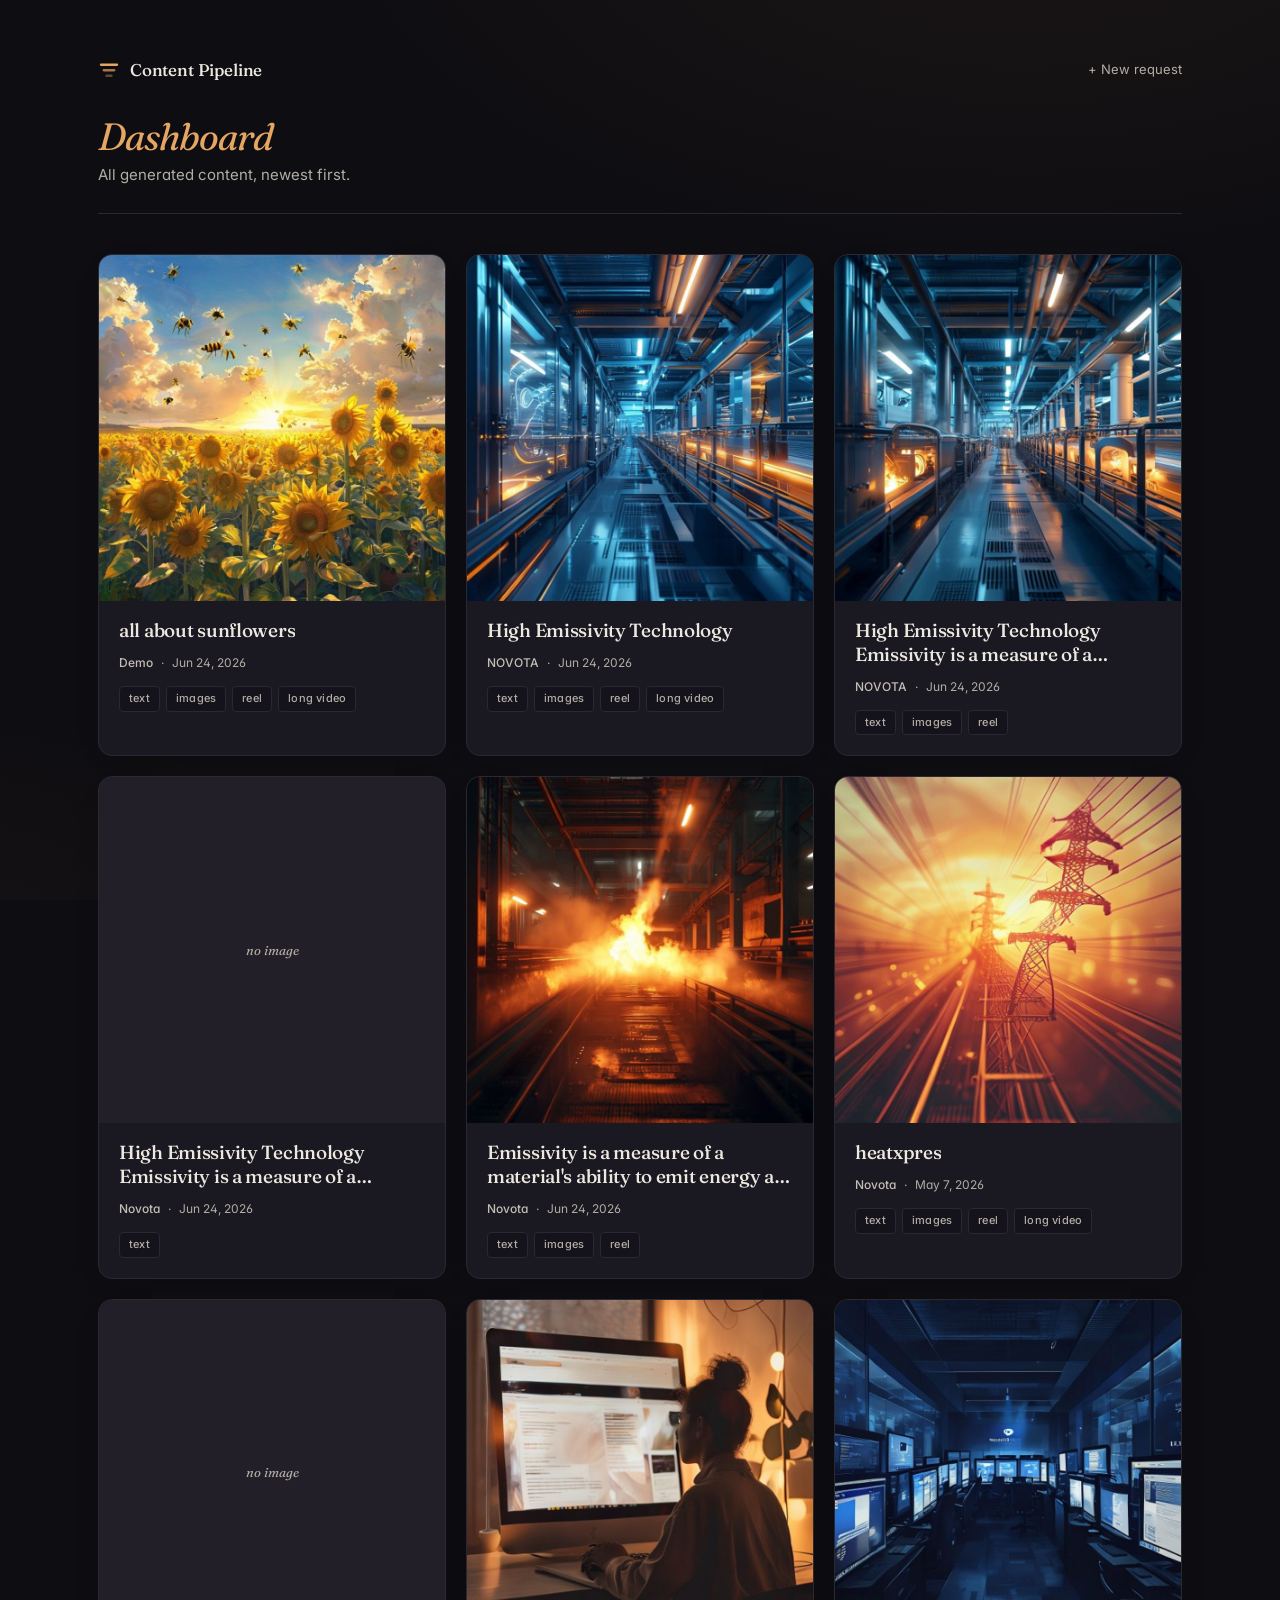
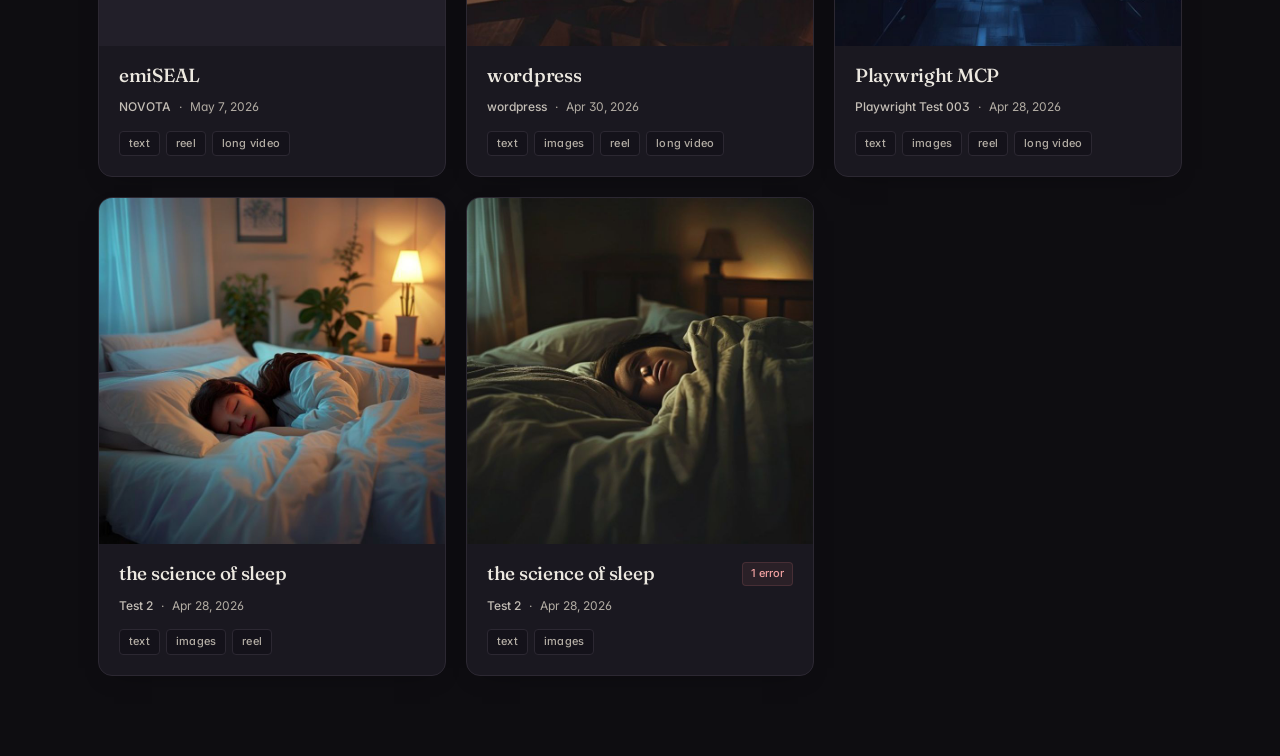
==== commit 39672950: "fix(web): dashboard in-progress query matches [Content] title, not missing label The issue-form temp" ====
--- a/docs/dashboard.html
+++ b/docs/dashboard.html
@@ -31,6 +31,6 @@
     <p class="empty">Loading…</p>
   </main>
 </div>
-<script src="app.js?v=8"></script>
+<script src="app.js?v=9"></script>
 </body>
 </html>
